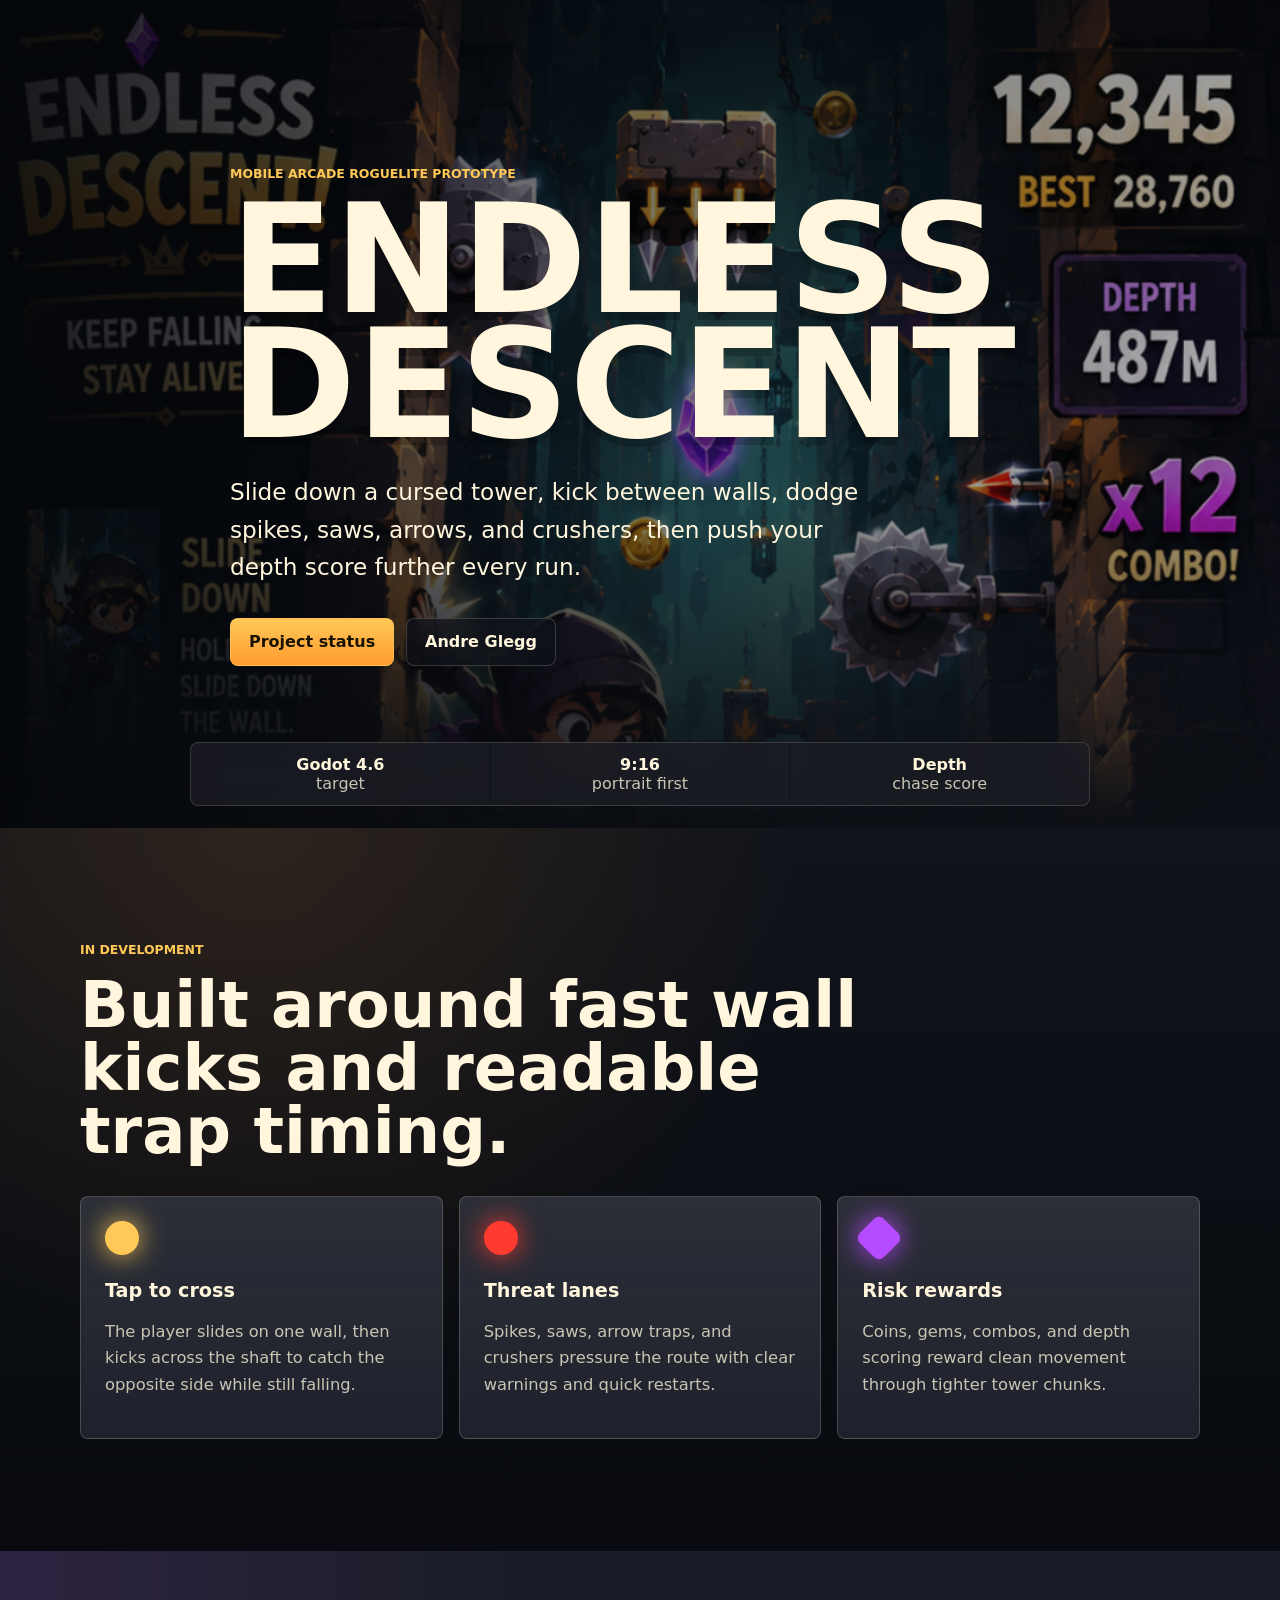
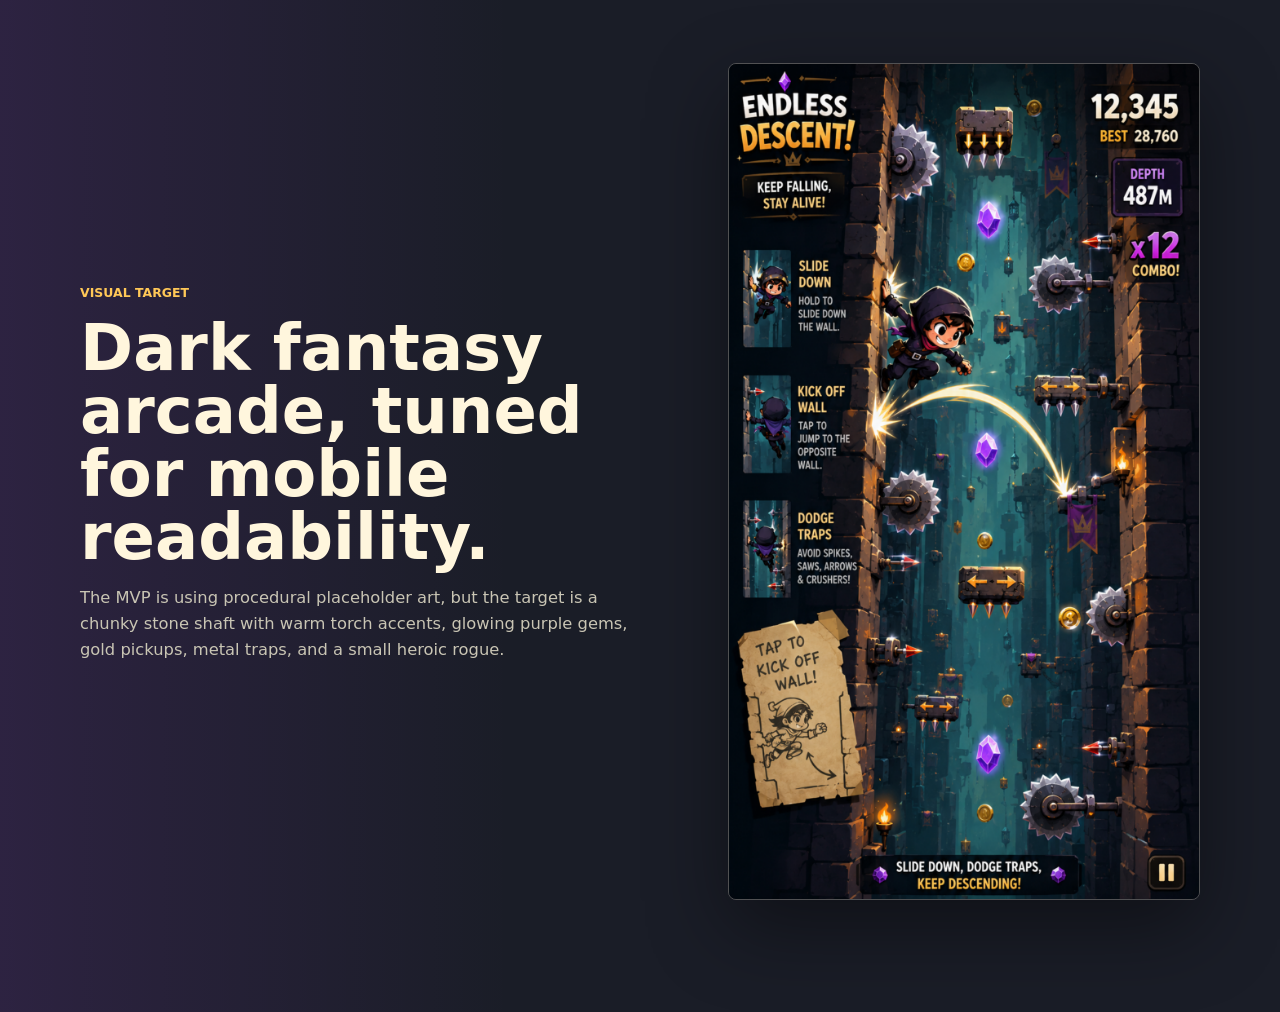
==== index.html @ 59e8f4e1 "Create Endless Descent landing page" ====
<!doctype html>
<html lang="en">
  <head>
    <meta charset="utf-8">
    <meta name="viewport" content="width=device-width, initial-scale=1">
    <title>Endless Descent</title>
    <meta
      name="description"
      content="Endless Descent is a mobile first arcade game about sliding down a cursed tower, kicking between walls, dodging traps, and chasing depth."
    >
    <meta property="og:title" content="Endless Descent">
    <meta
      property="og:description"
      content="Slide down, kick off walls, dodge traps, and keep descending."
    >
    <meta property="og:type" content="website">
    <meta property="og:url" content="https://endlessdescent.andreglegg.no/">
    <meta property="og:image" content="https://endlessdescent.andreglegg.no/assets/concept.png">
    <meta name="theme-color" content="#10131a">
    <link rel="canonical" href="https://endlessdescent.andreglegg.no/">
    <link rel="stylesheet" href="styles.css">
  </head>
  <body>
    <main>
      <section class="hero" aria-labelledby="title">
        <div class="hero__image" aria-hidden="true"></div>
        <div class="hero__shade" aria-hidden="true"></div>
        <div class="hero__content">
          <p class="eyebrow">Mobile arcade roguelite prototype</p>
          <h1 id="title">Endless Descent</h1>
          <p class="hero__copy">
            Slide down a cursed tower, kick between walls, dodge spikes,
            saws, arrows, and crushers, then push your depth score further
            every run.
          </p>
          <div class="hero__actions" aria-label="Primary links">
            <a class="button button--primary" href="#status">Project status</a>
            <a class="button button--ghost" href="https://andreglegg.no/">Andre Glegg</a>
          </div>
        </div>
        <div class="hud-strip" aria-label="Prototype highlights">
          <span><strong>Godot 4.6</strong> target</span>
          <span><strong>9:16</strong> portrait first</span>
          <span><strong>Depth</strong> chase score</span>
        </div>
      </section>

      <section class="section section--dark" id="status">
        <div class="section__inner">
          <div class="section__header">
            <p class="eyebrow">In development</p>
            <h2>Built around fast wall kicks and readable trap timing.</h2>
          </div>
          <div class="feature-grid">
            <article>
              <span class="feature-mark feature-mark--gold"></span>
              <h3>Tap to cross</h3>
              <p>
                The player slides on one wall, then kicks across the shaft to
                catch the opposite side while still falling.
              </p>
            </article>
            <article>
              <span class="feature-mark feature-mark--red"></span>
              <h3>Threat lanes</h3>
              <p>
                Spikes, saws, arrow traps, and crushers pressure the route with
                clear warnings and quick restarts.
              </p>
            </article>
            <article>
              <span class="feature-mark feature-mark--purple"></span>
              <h3>Risk rewards</h3>
              <p>
                Coins, gems, combos, and depth scoring reward clean movement
                through tighter tower chunks.
              </p>
            </article>
          </div>
        </div>
      </section>

      <section class="section section--split" aria-labelledby="visual-target">
        <div class="section__inner split">
          <div>
            <p class="eyebrow">Visual target</p>
            <h2 id="visual-target">Dark fantasy arcade, tuned for mobile readability.</h2>
            <p>
              The MVP is using procedural placeholder art, but the target is a
              chunky stone shaft with warm torch accents, glowing purple gems,
              gold pickups, metal traps, and a small heroic rogue.
            </p>
          </div>
          <figure>
            <img src="assets/concept.png" alt="Endless Descent concept art showing a hero falling through a trap filled tower.">
          </figure>
        </div>
      </section>
    </main>
  </body>
</html>
---- styles.css ----
:root {
  --ink: #fff6dd;
  --muted: #c9c5b4;
  --dark: #10131a;
  --stone: #1a1d27;
  --stone-mid: #2b2d3a;
  --deep: #05232b;
  --teal: #104958;
  --gold: #ffc857;
  --orange: #ff9b2f;
  --purple: #b64cff;
  --red: #ff3b30;
  --line: rgba(255, 246, 221, 0.18);
  color-scheme: dark;
  font-family:
    Inter, ui-sans-serif, system-ui, -apple-system, BlinkMacSystemFont,
    "Segoe UI", sans-serif;
}

* {
  box-sizing: border-box;
}

html {
  scroll-behavior: smooth;
}

body {
  margin: 0;
  min-width: 320px;
  background: var(--dark);
  color: var(--ink);
}

a {
  color: inherit;
}

.hero {
  position: relative;
  min-height: 92svh;
  display: grid;
  align-items: end;
  overflow: hidden;
  background: var(--deep);
}

.hero__image,
.hero__shade {
  position: absolute;
  inset: 0;
}

.hero__image {
  background:
    image-set(
      url("assets/concept.png") 1x
    )
    center top / cover no-repeat;
  transform: scale(1.02);
}

.hero__shade {
  background:
    linear-gradient(90deg, rgba(5, 7, 10, 0.92), rgba(5, 7, 10, 0.52) 42%, rgba(5, 7, 10, 0.26)),
    linear-gradient(0deg, rgba(16, 19, 26, 1), rgba(16, 19, 26, 0.05) 38%, rgba(16, 19, 26, 0.15));
}

.hero__content {
  position: relative;
  z-index: 1;
  width: min(820px, calc(100% - 32px));
  margin: 0 auto;
  padding: clamp(72px, 12svh, 140px) 0 clamp(104px, 18svh, 170px);
}

.eyebrow {
  margin: 0 0 14px;
  color: var(--gold);
  font-size: 0.78rem;
  font-weight: 800;
  letter-spacing: 0;
  text-transform: uppercase;
}

h1,
h2,
h3,
p {
  overflow-wrap: anywhere;
}

h1 {
  max-width: 12ch;
  margin: 0;
  font-size: clamp(4rem, 14vw, 9.5rem);
  line-height: 0.82;
  letter-spacing: 0;
  text-transform: uppercase;
  text-shadow: 0 8px 0 rgba(0, 0, 0, 0.2);
}

h2 {
  margin: 0;
  font-size: clamp(2rem, 5vw, 4.25rem);
  line-height: 0.98;
  letter-spacing: 0;
}

h3 {
  margin: 0 0 10px;
  font-size: 1.2rem;
  letter-spacing: 0;
}

p {
  color: var(--muted);
  font-size: 1.02rem;
  line-height: 1.62;
}

.hero__copy {
  max-width: 650px;
  margin: 26px 0 0;
  color: var(--ink);
  font-size: clamp(1.1rem, 2.5vw, 1.45rem);
}

.hero__actions {
  display: flex;
  flex-wrap: wrap;
  gap: 12px;
  margin-top: 32px;
}

.button {
  min-height: 48px;
  display: inline-flex;
  align-items: center;
  justify-content: center;
  border: 1px solid var(--line);
  border-radius: 8px;
  padding: 0 18px;
  color: var(--ink);
  font-weight: 800;
  text-decoration: none;
  background: rgba(16, 19, 26, 0.68);
  backdrop-filter: blur(14px);
}

.button--primary {
  border-color: rgba(255, 200, 87, 0.75);
  color: #1b1204;
  background: linear-gradient(180deg, var(--gold), var(--orange));
}

.button--ghost:hover,
.button--primary:hover {
  transform: translateY(-1px);
}

.hud-strip {
  position: absolute;
  z-index: 2;
  left: 50%;
  bottom: 22px;
  width: min(900px, calc(100% - 32px));
  display: grid;
  grid-template-columns: repeat(3, 1fr);
  gap: 1px;
  transform: translateX(-50%);
  border: 1px solid var(--line);
  border-radius: 8px;
  overflow: hidden;
  background: rgba(16, 19, 26, 0.78);
  backdrop-filter: blur(14px);
}

.hud-strip span {
  min-height: 58px;
  display: grid;
  place-items: center;
  padding: 12px;
  color: var(--muted);
  text-align: center;
  background: rgba(255, 255, 255, 0.04);
}

.hud-strip strong {
  color: var(--ink);
}

.section {
  background: var(--dark);
}

.section--dark {
  background:
    radial-gradient(circle at 20% 0%, rgba(255, 155, 47, 0.12), transparent 34rem),
    linear-gradient(180deg, var(--dark), #080a0f);
}

.section--split {
  background:
    linear-gradient(90deg, rgba(182, 76, 255, 0.12), transparent 40%),
    var(--stone);
}

.section__inner {
  width: min(1120px, calc(100% - 32px));
  margin: 0 auto;
  padding: clamp(64px, 12vw, 112px) 0;
}

.section__header {
  max-width: 850px;
}

.feature-grid {
  display: grid;
  grid-template-columns: repeat(3, 1fr);
  gap: 16px;
  margin-top: 34px;
}

.feature-grid article {
  min-height: 240px;
  border: 1px solid var(--line);
  border-radius: 8px;
  padding: 24px;
  background:
    linear-gradient(180deg, rgba(255, 255, 255, 0.08), rgba(255, 255, 255, 0.02)),
    var(--stone);
}

.feature-mark {
  width: 34px;
  height: 34px;
  display: block;
  margin-bottom: 24px;
  border-radius: 50%;
  box-shadow: 0 0 28px currentColor;
}

.feature-mark--gold {
  color: var(--gold);
  background: var(--gold);
}

.feature-mark--red {
  color: var(--red);
  background: var(--red);
}

.feature-mark--purple {
  color: var(--purple);
  background: var(--purple);
  transform: rotate(45deg);
  border-radius: 7px;
}

.split {
  display: grid;
  grid-template-columns: minmax(0, 0.88fr) minmax(280px, 0.72fr);
  gap: clamp(28px, 7vw, 72px);
  align-items: center;
}

.split p {
  max-width: 660px;
}

figure {
  margin: 0;
}

img {
  width: 100%;
  display: block;
  border: 1px solid rgba(255, 246, 221, 0.24);
  border-radius: 8px;
  box-shadow: 0 28px 80px rgba(0, 0, 0, 0.42);
}

@media (max-width: 760px) {
  .hero {
    min-height: 94svh;
  }

  .hero__image {
    background-position: 56% top;
  }

  .hero__shade {
    background:
      linear-gradient(0deg, rgba(16, 19, 26, 1), rgba(16, 19, 26, 0.16) 44%, rgba(16, 19, 26, 0.38)),
      linear-gradient(90deg, rgba(5, 7, 10, 0.82), rgba(5, 7, 10, 0.3));
  }

  .hero__content {
    padding-bottom: 140px;
  }

  .hud-strip,
  .feature-grid,
  .split {
    grid-template-columns: 1fr;
  }

  .hud-strip {
    bottom: 14px;
  }

  .hud-strip span {
    min-height: 42px;
  }
}
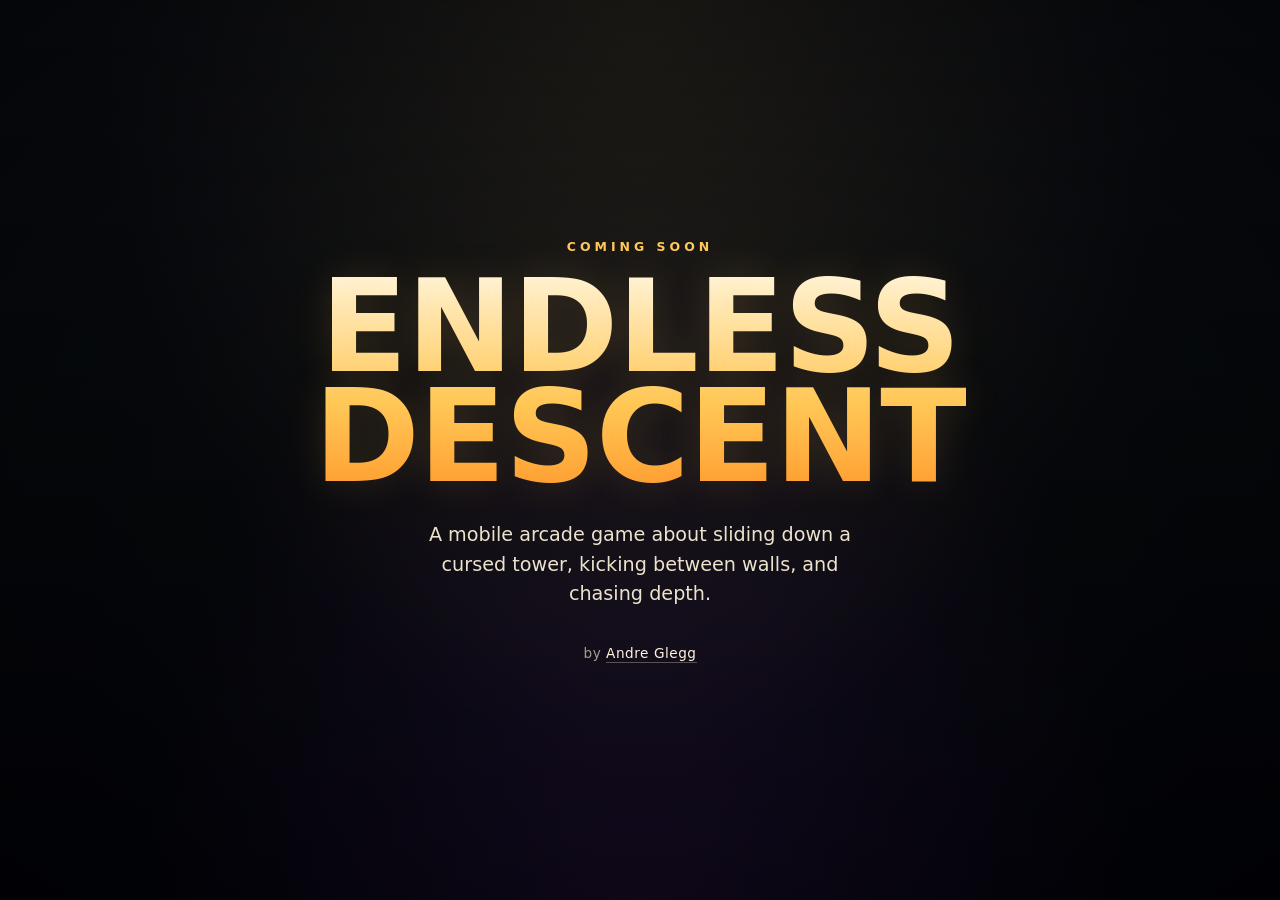
==== commit 4983a7c7: "Simplify landing to single screen with falling sparks Replace multi-section layout with a no-scroll " ====
--- a/index.html
+++ b/index.html
@@ -2,100 +2,41 @@
 <html lang="en">
   <head>
     <meta charset="utf-8">
-    <meta name="viewport" content="width=device-width, initial-scale=1">
+    <meta name="viewport" content="width=device-width, initial-scale=1, viewport-fit=cover">
     <title>Endless Descent</title>
     <meta
       name="description"
-      content="Endless Descent is a mobile first arcade game about sliding down a cursed tower, kicking between walls, dodging traps, and chasing depth."
+      content="A mobile arcade game about sliding down a cursed tower, kicking between walls, and chasing depth. Coming soon."
     >
     <meta property="og:title" content="Endless Descent">
     <meta
       property="og:description"
-      content="Slide down, kick off walls, dodge traps, and keep descending."
+      content="Slide down a cursed tower, kick between walls, chase depth. Coming soon."
     >
     <meta property="og:type" content="website">
     <meta property="og:url" content="https://endlessdescent.andreglegg.no/">
     <meta property="og:image" content="https://endlessdescent.andreglegg.no/assets/concept.png">
-    <meta name="theme-color" content="#10131a">
+    <meta name="theme-color" content="#05070a">
     <link rel="canonical" href="https://endlessdescent.andreglegg.no/">
     <link rel="stylesheet" href="styles.css">
   </head>
   <body>
-    <main>
-      <section class="hero" aria-labelledby="title">
-        <div class="hero__image" aria-hidden="true"></div>
-        <div class="hero__shade" aria-hidden="true"></div>
-        <div class="hero__content">
-          <p class="eyebrow">Mobile arcade roguelite prototype</p>
-          <h1 id="title">Endless Descent</h1>
-          <p class="hero__copy">
-            Slide down a cursed tower, kick between walls, dodge spikes,
-            saws, arrows, and crushers, then push your depth score further
-            every run.
-          </p>
-          <div class="hero__actions" aria-label="Primary links">
-            <a class="button button--primary" href="#status">Project status</a>
-            <a class="button button--ghost" href="https://andreglegg.no/">Andre Glegg</a>
-          </div>
-        </div>
-        <div class="hud-strip" aria-label="Prototype highlights">
-          <span><strong>Godot 4.6</strong> target</span>
-          <span><strong>9:16</strong> portrait first</span>
-          <span><strong>Depth</strong> chase score</span>
-        </div>
-      </section>
-
-      <section class="section section--dark" id="status">
-        <div class="section__inner">
-          <div class="section__header">
-            <p class="eyebrow">In development</p>
-            <h2>Built around fast wall kicks and readable trap timing.</h2>
-          </div>
-          <div class="feature-grid">
-            <article>
-              <span class="feature-mark feature-mark--gold"></span>
-              <h3>Tap to cross</h3>
-              <p>
-                The player slides on one wall, then kicks across the shaft to
-                catch the opposite side while still falling.
-              </p>
-            </article>
-            <article>
-              <span class="feature-mark feature-mark--red"></span>
-              <h3>Threat lanes</h3>
-              <p>
-                Spikes, saws, arrow traps, and crushers pressure the route with
-                clear warnings and quick restarts.
-              </p>
-            </article>
-            <article>
-              <span class="feature-mark feature-mark--purple"></span>
-              <h3>Risk rewards</h3>
-              <p>
-                Coins, gems, combos, and depth scoring reward clean movement
-                through tighter tower chunks.
-              </p>
-            </article>
-          </div>
-        </div>
-      </section>
-
-      <section class="section section--split" aria-labelledby="visual-target">
-        <div class="section__inner split">
-          <div>
-            <p class="eyebrow">Visual target</p>
-            <h2 id="visual-target">Dark fantasy arcade, tuned for mobile readability.</h2>
-            <p>
-              The MVP is using procedural placeholder art, but the target is a
-              chunky stone shaft with warm torch accents, glowing purple gems,
-              gold pickups, metal traps, and a small heroic rogue.
-            </p>
-          </div>
-          <figure>
-            <img src="assets/concept.png" alt="Endless Descent concept art showing a hero falling through a trap filled tower.">
-          </figure>
-        </div>
-      </section>
+    <div class="sparks" aria-hidden="true">
+      <span></span><span></span><span></span><span></span><span></span>
+      <span></span><span></span><span></span><span></span><span></span>
+      <span></span><span></span><span></span><span></span><span></span>
+      <span></span><span></span><span></span><span></span><span></span>
+    </div>
+    <main class="stage">
+      <p class="eyebrow">Coming soon</p>
+      <h1>Endless<br>Descent</h1>
+      <p class="tagline">
+        A mobile arcade game about sliding down a cursed tower,
+        kicking between walls, and chasing depth.
+      </p>
+      <p class="byline">
+        by <a href="https://andreglegg.no/">Andre Glegg</a>
+      </p>
     </main>
   </body>
 </html>
--- a/styles.css
+++ b/styles.css
@@ -1,317 +1,161 @@
 :root {
   --ink: #fff6dd;
-  --muted: #c9c5b4;
-  --dark: #10131a;
-  --stone: #1a1d27;
-  --stone-mid: #2b2d3a;
-  --deep: #05232b;
-  --teal: #104958;
+  --muted: #a39e8b;
   --gold: #ffc857;
-  --orange: #ff9b2f;
-  --purple: #b64cff;
-  --red: #ff3b30;
-  --line: rgba(255, 246, 221, 0.18);
+  --bg: #05070a;
   color-scheme: dark;
   font-family:
     Inter, ui-sans-serif, system-ui, -apple-system, BlinkMacSystemFont,
     "Segoe UI", sans-serif;
 }
 
-* {
-  box-sizing: border-box;
-}
+* { box-sizing: border-box; }
 
-html {
-  scroll-behavior: smooth;
+html, body {
+  margin: 0;
+  height: 100%;
+  overflow: hidden;
+  background: var(--bg);
+  color: var(--ink);
 }
 
 body {
-  margin: 0;
-  min-width: 320px;
-  background: var(--dark);
-  color: var(--ink);
+  position: relative;
+  background:
+    radial-gradient(ellipse at 50% 0%, rgba(255, 200, 87, 0.10), transparent 60%),
+    radial-gradient(ellipse at 50% 100%, rgba(182, 76, 255, 0.10), transparent 55%),
+    linear-gradient(180deg, #0a0d14 0%, #05070a 60%, #02030a 100%);
 }
 
-a {
-  color: inherit;
+body::before {
+  content: "";
+  position: absolute;
+  inset: 0;
+  background:
+    radial-gradient(ellipse at 50% 50%, transparent 30%, rgba(0,0,0,0.55) 100%);
+  pointer-events: none;
 }
 
-.hero {
+.stage {
   position: relative;
-  min-height: 92svh;
-  display: grid;
-  align-items: end;
-  overflow: hidden;
-  background: var(--deep);
-}
-
-.hero__image,
-.hero__shade {
-  position: absolute;
-  inset: 0;
-}
-
-.hero__image {
-  background:
-    image-set(
-      url("assets/concept.png") 1x
-    )
-    center top / cover no-repeat;
-  transform: scale(1.02);
-}
-
-.hero__shade {
-  background:
-    linear-gradient(90deg, rgba(5, 7, 10, 0.92), rgba(5, 7, 10, 0.52) 42%, rgba(5, 7, 10, 0.26)),
-    linear-gradient(0deg, rgba(16, 19, 26, 1), rgba(16, 19, 26, 0.05) 38%, rgba(16, 19, 26, 0.15));
-}
-
-.hero__content {
-  position: relative;
-  z-index: 1;
-  width: min(820px, calc(100% - 32px));
+  z-index: 2;
+  height: 100svh;
+  width: min(720px, calc(100% - 40px));
   margin: 0 auto;
-  padding: clamp(72px, 12svh, 140px) 0 clamp(104px, 18svh, 170px);
+  display: flex;
+  flex-direction: column;
+  align-items: center;
+  justify-content: center;
+  text-align: center;
+  padding: env(safe-area-inset-top) 0 env(safe-area-inset-bottom);
 }
 
 .eyebrow {
-  margin: 0 0 14px;
+  margin: 0 0 18px;
   color: var(--gold);
   font-size: 0.78rem;
   font-weight: 800;
-  letter-spacing: 0;
+  letter-spacing: 0.32em;
   text-transform: uppercase;
 }
 
-h1,
-h2,
-h3,
-p {
-  overflow-wrap: anywhere;
+h1 {
+  margin: 0;
+  font-size: clamp(3.4rem, 14vw, 8rem);
+  line-height: 0.86;
+  letter-spacing: -0.01em;
+  text-transform: uppercase;
+  font-weight: 900;
+  background: linear-gradient(180deg, #fff6dd 0%, #ffc857 60%, #ff9b2f 100%);
+  -webkit-background-clip: text;
+  background-clip: text;
+  color: transparent;
+  text-shadow: 0 0 40px rgba(255, 200, 87, 0.15);
+  animation: drift 9s ease-in-out infinite alternate;
 }
 
-h1 {
-  max-width: 12ch;
-  margin: 0;
-  font-size: clamp(4rem, 14vw, 9.5rem);
-  line-height: 0.82;
-  letter-spacing: 0;
-  text-transform: uppercase;
-  text-shadow: 0 8px 0 rgba(0, 0, 0, 0.2);
+@keyframes drift {
+  from { transform: translateY(-4px); }
+  to   { transform: translateY(4px); }
 }
 
-h2 {
-  margin: 0;
-  font-size: clamp(2rem, 5vw, 4.25rem);
-  line-height: 0.98;
-  letter-spacing: 0;
+.tagline {
+  max-width: 36ch;
+  margin: 28px 0 0;
+  color: var(--ink);
+  font-size: clamp(1rem, 2.4vw, 1.2rem);
+  line-height: 1.55;
+  opacity: 0.92;
 }
 
-h3 {
-  margin: 0 0 10px;
-  font-size: 1.2rem;
-  letter-spacing: 0;
+.byline {
+  margin: 36px 0 0;
+  color: var(--muted);
+  font-size: 0.85rem;
+  letter-spacing: 0.04em;
 }
 
-p {
-  color: var(--muted);
-  font-size: 1.02rem;
-  line-height: 1.62;
+.byline a {
+  color: var(--ink);
+  text-decoration: none;
+  border-bottom: 1px solid rgba(255, 246, 221, 0.3);
+  padding-bottom: 1px;
 }
 
-.hero__copy {
-  max-width: 650px;
-  margin: 26px 0 0;
-  color: var(--ink);
-  font-size: clamp(1.1rem, 2.5vw, 1.45rem);
+.byline a:hover {
+  color: var(--gold);
+  border-bottom-color: var(--gold);
 }
 
-.hero__actions {
-  display: flex;
-  flex-wrap: wrap;
-  gap: 12px;
-  margin-top: 32px;
+.sparks {
+  position: absolute;
+  inset: 0;
+  z-index: 1;
+  overflow: hidden;
+  pointer-events: none;
 }
 
-.button {
-  min-height: 48px;
-  display: inline-flex;
-  align-items: center;
-  justify-content: center;
-  border: 1px solid var(--line);
-  border-radius: 8px;
-  padding: 0 18px;
-  color: var(--ink);
-  font-weight: 800;
-  text-decoration: none;
-  background: rgba(16, 19, 26, 0.68);
-  backdrop-filter: blur(14px);
+.sparks span {
+  position: absolute;
+  top: -8px;
+  width: 2px;
+  height: 2px;
+  border-radius: 50%;
+  background: rgba(255, 246, 221, 0.85);
+  box-shadow: 0 0 8px rgba(255, 200, 87, 0.6);
+  animation: fall linear infinite;
+  will-change: transform, opacity;
 }
 
-.button--primary {
-  border-color: rgba(255, 200, 87, 0.75);
-  color: #1b1204;
-  background: linear-gradient(180deg, var(--gold), var(--orange));
+@keyframes fall {
+  0%   { transform: translate3d(0, -10vh, 0); opacity: 0; }
+  10%  { opacity: 1; }
+  90%  { opacity: 1; }
+  100% { transform: translate3d(0, 110vh, 0); opacity: 0; }
 }
 
-.button--ghost:hover,
-.button--primary:hover {
-  transform: translateY(-1px);
+.sparks span:nth-child(1)  { left:  4%; animation-duration:  7s; animation-delay: -1s; }
+.sparks span:nth-child(2)  { left: 11%; animation-duration:  9s; animation-delay: -4s; width: 1px; height: 1px; }
+.sparks span:nth-child(3)  { left: 17%; animation-duration:  6s; animation-delay: -2s; }
+.sparks span:nth-child(4)  { left: 23%; animation-duration: 11s; animation-delay: -6s; width: 3px; height: 3px; }
+.sparks span:nth-child(5)  { left: 29%; animation-duration:  8s; animation-delay:  0s; width: 1px; height: 1px; }
+.sparks span:nth-child(6)  { left: 35%; animation-duration: 10s; animation-delay: -3s; }
+.sparks span:nth-child(7)  { left: 41%; animation-duration:  7s; animation-delay: -5s; width: 1px; height: 1px; }
+.sparks span:nth-child(8)  { left: 47%; animation-duration: 12s; animation-delay: -2s; width: 2px; height: 2px; }
+.sparks span:nth-child(9)  { left: 53%; animation-duration:  9s; animation-delay: -7s; }
+.sparks span:nth-child(10) { left: 59%; animation-duration:  6s; animation-delay: -1s; width: 1px; height: 1px; }
+.sparks span:nth-child(11) { left: 65%; animation-duration: 11s; animation-delay: -4s; width: 3px; height: 3px; }
+.sparks span:nth-child(12) { left: 71%; animation-duration:  8s; animation-delay: -6s; }
+.sparks span:nth-child(13) { left: 77%; animation-duration:  9s; animation-delay: -2s; width: 1px; height: 1px; }
+.sparks span:nth-child(14) { left: 83%; animation-duration:  7s; animation-delay: -3s; }
+.sparks span:nth-child(15) { left: 89%; animation-duration: 10s; animation-delay: -5s; width: 2px; height: 2px; }
+.sparks span:nth-child(16) { left:  8%; animation-duration: 13s; animation-delay: -8s; width: 1px; height: 1px; }
+.sparks span:nth-child(17) { left: 26%; animation-duration: 14s; animation-delay: -3s; width: 1px; height: 1px; }
+.sparks span:nth-child(18) { left: 44%; animation-duration: 13s; animation-delay: -9s; width: 1px; height: 1px; }
+.sparks span:nth-child(19) { left: 68%; animation-duration: 14s; animation-delay: -6s; width: 1px; height: 1px; }
+.sparks span:nth-child(20) { left: 92%; animation-duration: 12s; animation-delay: -4s; width: 1px; height: 1px; }
+
+@media (prefers-reduced-motion: reduce) {
+  h1 { animation: none; }
+  .sparks span { animation: none; opacity: 0.4; }
 }
-
-.hud-strip {
-  position: absolute;
-  z-index: 2;
-  left: 50%;
-  bottom: 22px;
-  width: min(900px, calc(100% - 32px));
-  display: grid;
-  grid-template-columns: repeat(3, 1fr);
-  gap: 1px;
-  transform: translateX(-50%);
-  border: 1px solid var(--line);
-  border-radius: 8px;
-  overflow: hidden;
-  background: rgba(16, 19, 26, 0.78);
-  backdrop-filter: blur(14px);
-}
-
-.hud-strip span {
-  min-height: 58px;
-  display: grid;
-  place-items: center;
-  padding: 12px;
-  color: var(--muted);
-  text-align: center;
-  background: rgba(255, 255, 255, 0.04);
-}
-
-.hud-strip strong {
-  color: var(--ink);
-}
-
-.section {
-  background: var(--dark);
-}
-
-.section--dark {
-  background:
-    radial-gradient(circle at 20% 0%, rgba(255, 155, 47, 0.12), transparent 34rem),
-    linear-gradient(180deg, var(--dark), #080a0f);
-}
-
-.section--split {
-  background:
-    linear-gradient(90deg, rgba(182, 76, 255, 0.12), transparent 40%),
-    var(--stone);
-}
-
-.section__inner {
-  width: min(1120px, calc(100% - 32px));
-  margin: 0 auto;
-  padding: clamp(64px, 12vw, 112px) 0;
-}
-
-.section__header {
-  max-width: 850px;
-}
-
-.feature-grid {
-  display: grid;
-  grid-template-columns: repeat(3, 1fr);
-  gap: 16px;
-  margin-top: 34px;
-}
-
-.feature-grid article {
-  min-height: 240px;
-  border: 1px solid var(--line);
-  border-radius: 8px;
-  padding: 24px;
-  background:
-    linear-gradient(180deg, rgba(255, 255, 255, 0.08), rgba(255, 255, 255, 0.02)),
-    var(--stone);
-}
-
-.feature-mark {
-  width: 34px;
-  height: 34px;
-  display: block;
-  margin-bottom: 24px;
-  border-radius: 50%;
-  box-shadow: 0 0 28px currentColor;
-}
-
-.feature-mark--gold {
-  color: var(--gold);
-  background: var(--gold);
-}
-
-.feature-mark--red {
-  color: var(--red);
-  background: var(--red);
-}
-
-.feature-mark--purple {
-  color: var(--purple);
-  background: var(--purple);
-  transform: rotate(45deg);
-  border-radius: 7px;
-}
-
-.split {
-  display: grid;
-  grid-template-columns: minmax(0, 0.88fr) minmax(280px, 0.72fr);
-  gap: clamp(28px, 7vw, 72px);
-  align-items: center;
-}
-
-.split p {
-  max-width: 660px;
-}
-
-figure {
-  margin: 0;
-}
-
-img {
-  width: 100%;
-  display: block;
-  border: 1px solid rgba(255, 246, 221, 0.24);
-  border-radius: 8px;
-  box-shadow: 0 28px 80px rgba(0, 0, 0, 0.42);
-}
-
-@media (max-width: 760px) {
-  .hero {
-    min-height: 94svh;
-  }
-
-  .hero__image {
-    background-position: 56% top;
-  }
-
-  .hero__shade {
-    background:
-      linear-gradient(0deg, rgba(16, 19, 26, 1), rgba(16, 19, 26, 0.16) 44%, rgba(16, 19, 26, 0.38)),
-      linear-gradient(90deg, rgba(5, 7, 10, 0.82), rgba(5, 7, 10, 0.3));
-  }
-
-  .hero__content {
-    padding-bottom: 140px;
-  }
-
-  .hud-strip,
-  .feature-grid,
-  .split {
-    grid-template-columns: 1fr;
-  }
-
-  .hud-strip {
-    bottom: 14px;
-  }
-
-  .hud-strip span {
-    min-height: 42px;
-  }
-}
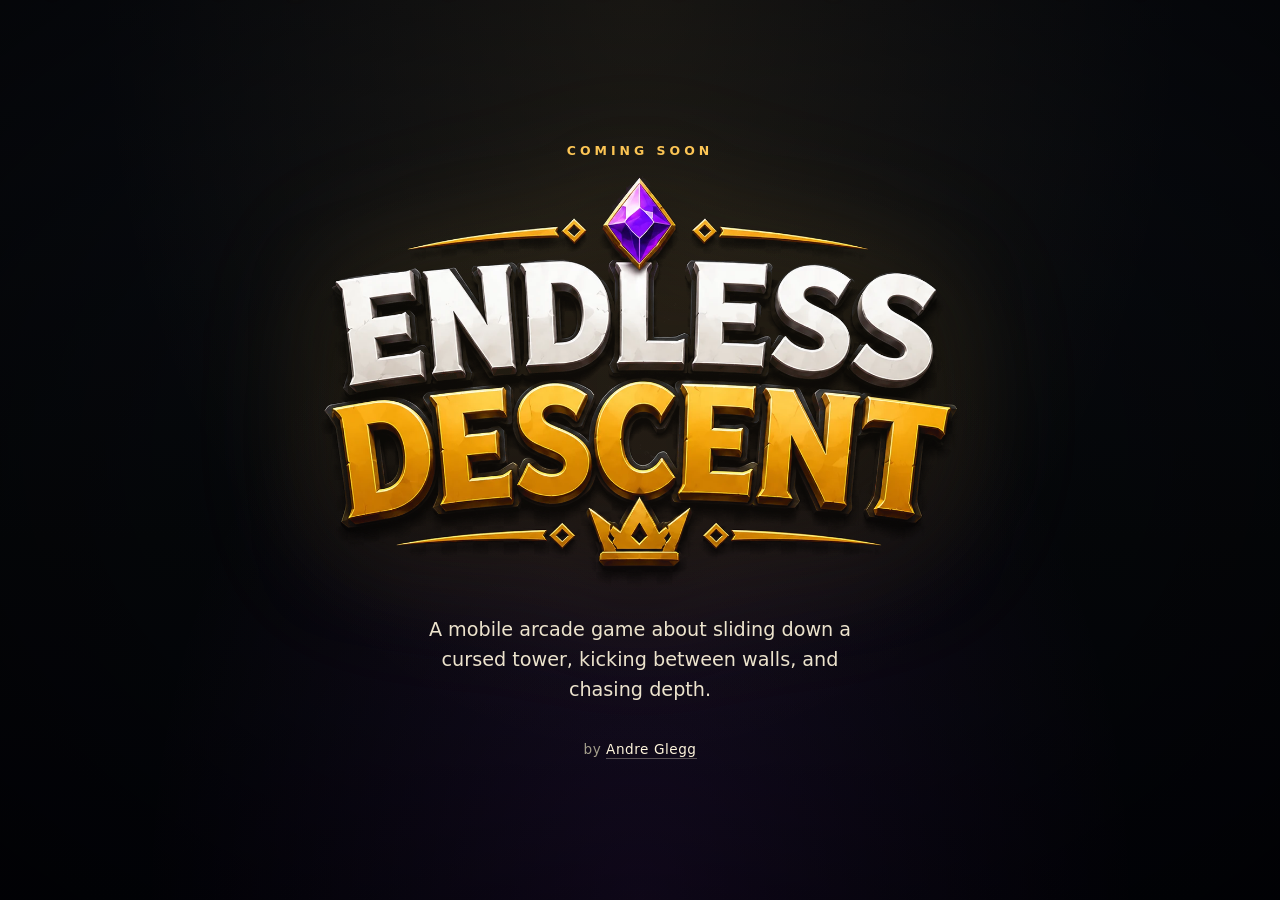
==== commit b0148637: "Add Endless Descent logo to landing page Replace the gradient text title with the official keyed log" ====
--- a/index.html
+++ b/index.html
@@ -29,7 +29,9 @@
     </div>
     <main class="stage">
       <p class="eyebrow">Coming soon</p>
-      <h1>Endless<br>Descent</h1>
+      <h1 class="logo">
+        <img src="assets/logo.webp" alt="Endless Descent" width="1185" height="761">
+      </h1>
       <p class="tagline">
         A mobile arcade game about sliding down a cursed tower,
         kicking between walls, and chasing depth.
--- a/styles.css
+++ b/styles.css
@@ -59,24 +59,24 @@
   text-transform: uppercase;
 }
 
-h1 {
+.logo {
   margin: 0;
-  font-size: clamp(3.4rem, 14vw, 8rem);
-  line-height: 0.86;
-  letter-spacing: -0.01em;
-  text-transform: uppercase;
-  font-weight: 900;
-  background: linear-gradient(180deg, #fff6dd 0%, #ffc857 60%, #ff9b2f 100%);
-  -webkit-background-clip: text;
-  background-clip: text;
-  color: transparent;
-  text-shadow: 0 0 40px rgba(255, 200, 87, 0.15);
+  font-size: 0;
+  line-height: 0;
   animation: drift 9s ease-in-out infinite alternate;
 }
 
+.logo img {
+  width: min(86vw, 640px);
+  height: auto;
+  display: block;
+  filter: drop-shadow(0 18px 40px rgba(0, 0, 0, 0.55))
+          drop-shadow(0 0 60px rgba(255, 200, 87, 0.18));
+}
+
 @keyframes drift {
-  from { transform: translateY(-4px); }
-  to   { transform: translateY(4px); }
+  from { transform: translateY(-3px); }
+  to   { transform: translateY(3px); }
 }
 
 .tagline {
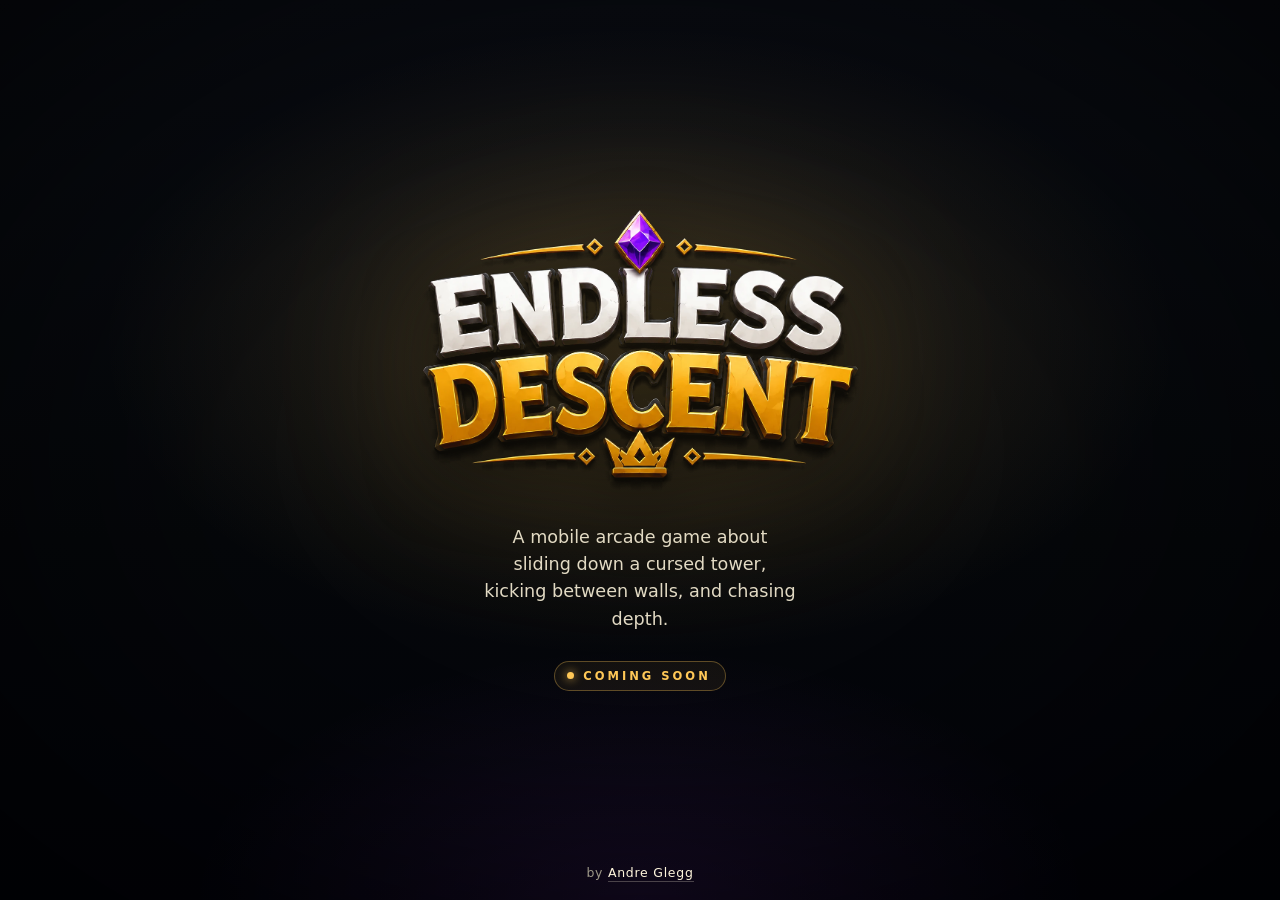
==== commit ae0eaefc: "Shrink logo and refine landing composition Drop the gold 'Coming soon' eyebrow that competed with th" ====
--- a/index.html
+++ b/index.html
@@ -28,7 +28,6 @@
       <span></span><span></span><span></span><span></span><span></span>
     </div>
     <main class="stage">
-      <p class="eyebrow">Coming soon</p>
       <h1 class="logo">
         <img src="assets/logo.webp" alt="Endless Descent" width="1185" height="761">
       </h1>
@@ -36,6 +35,7 @@
         A mobile arcade game about sliding down a cursed tower,
         kicking between walls, and chasing depth.
       </p>
+      <p class="badge"><span class="dot" aria-hidden="true"></span>Coming soon</p>
       <p class="byline">
         by <a href="https://andreglegg.no/">Andre Glegg</a>
       </p>
--- a/styles.css
+++ b/styles.css
@@ -1,6 +1,6 @@
 :root {
   --ink: #fff6dd;
-  --muted: #a39e8b;
+  --muted: #9d9787;
   --gold: #ffc857;
   --bg: #05070a;
   color-scheme: dark;
@@ -22,8 +22,8 @@
 body {
   position: relative;
   background:
-    radial-gradient(ellipse at 50% 0%, rgba(255, 200, 87, 0.10), transparent 60%),
-    radial-gradient(ellipse at 50% 100%, rgba(182, 76, 255, 0.10), transparent 55%),
+    radial-gradient(ellipse 60% 50% at 50% 38%, rgba(255, 200, 87, 0.16), transparent 70%),
+    radial-gradient(ellipse 50% 40% at 50% 100%, rgba(182, 76, 255, 0.10), transparent 70%),
     linear-gradient(180deg, #0a0d14 0%, #05070a 60%, #02030a 100%);
 }
 
@@ -32,15 +32,16 @@
   position: absolute;
   inset: 0;
   background:
-    radial-gradient(ellipse at 50% 50%, transparent 30%, rgba(0,0,0,0.55) 100%);
+    radial-gradient(ellipse at 50% 50%, transparent 40%, rgba(0,0,0,0.6) 100%);
   pointer-events: none;
+  z-index: 1;
 }
 
 .stage {
   position: relative;
   z-index: 2;
   height: 100svh;
-  width: min(720px, calc(100% - 40px));
+  width: min(640px, calc(100% - 32px));
   margin: 0 auto;
   display: flex;
   flex-direction: column;
@@ -50,28 +51,20 @@
   padding: env(safe-area-inset-top) 0 env(safe-area-inset-bottom);
 }
 
-.eyebrow {
-  margin: 0 0 18px;
-  color: var(--gold);
-  font-size: 0.78rem;
-  font-weight: 800;
-  letter-spacing: 0.32em;
-  text-transform: uppercase;
-}
-
 .logo {
   margin: 0;
   font-size: 0;
   line-height: 0;
-  animation: drift 9s ease-in-out infinite alternate;
+  animation: drift 8s ease-in-out infinite alternate;
 }
 
 .logo img {
-  width: min(86vw, 640px);
+  width: clamp(260px, 62vw, 440px);
   height: auto;
   display: block;
-  filter: drop-shadow(0 18px 40px rgba(0, 0, 0, 0.55))
-          drop-shadow(0 0 60px rgba(255, 200, 87, 0.18));
+  filter:
+    drop-shadow(0 20px 32px rgba(0, 0, 0, 0.55))
+    drop-shadow(0 0 70px rgba(255, 200, 87, 0.18));
 }
 
 @keyframes drift {
@@ -80,26 +73,61 @@
 }
 
 .tagline {
-  max-width: 36ch;
+  max-width: 28ch;
+  margin: 32px 0 0;
+  color: var(--ink);
+  font-size: clamp(0.98rem, 2vw, 1.1rem);
+  line-height: 1.55;
+  opacity: 0.88;
+}
+
+.badge {
   margin: 28px 0 0;
-  color: var(--ink);
-  font-size: clamp(1rem, 2.4vw, 1.2rem);
-  line-height: 1.55;
-  opacity: 0.92;
+  display: inline-flex;
+  align-items: center;
+  gap: 9px;
+  padding: 7px 14px 7px 12px;
+  border-radius: 999px;
+  border: 1px solid rgba(255, 200, 87, 0.32);
+  background: rgba(255, 200, 87, 0.06);
+  color: var(--gold);
+  font-size: 0.72rem;
+  font-weight: 700;
+  letter-spacing: 0.26em;
+  text-transform: uppercase;
+}
+
+.dot {
+  width: 7px;
+  height: 7px;
+  border-radius: 50%;
+  background: var(--gold);
+  box-shadow: 0 0 10px rgba(255, 200, 87, 0.9);
+  animation: pulse 2.2s ease-in-out infinite;
+}
+
+@keyframes pulse {
+  0%, 100% { opacity: 1;   transform: scale(1); }
+  50%      { opacity: 0.4; transform: scale(0.85); }
 }
 
 .byline {
-  margin: 36px 0 0;
+  position: absolute;
+  left: 0;
+  right: 0;
+  bottom: calc(20px + env(safe-area-inset-bottom));
+  margin: 0;
   color: var(--muted);
-  font-size: 0.85rem;
-  letter-spacing: 0.04em;
+  font-size: 0.78rem;
+  letter-spacing: 0.06em;
 }
 
 .byline a {
   color: var(--ink);
   text-decoration: none;
-  border-bottom: 1px solid rgba(255, 246, 221, 0.3);
+  border-bottom: 1px solid rgba(255, 246, 221, 0.25);
   padding-bottom: 1px;
+  transition: color 0.2s, border-color 0.2s;
 }
 
 .byline a:hover {
@@ -110,7 +138,7 @@
 .sparks {
   position: absolute;
   inset: 0;
-  z-index: 1;
+  z-index: 0;
   overflow: hidden;
   pointer-events: none;
 }
@@ -121,8 +149,8 @@
   width: 2px;
   height: 2px;
   border-radius: 50%;
-  background: rgba(255, 246, 221, 0.85);
-  box-shadow: 0 0 8px rgba(255, 200, 87, 0.6);
+  background: rgba(255, 246, 221, 0.8);
+  box-shadow: 0 0 6px rgba(255, 200, 87, 0.5);
   animation: fall linear infinite;
   will-change: transform, opacity;
 }
@@ -134,28 +162,28 @@
   100% { transform: translate3d(0, 110vh, 0); opacity: 0; }
 }
 
-.sparks span:nth-child(1)  { left:  4%; animation-duration:  7s; animation-delay: -1s; }
-.sparks span:nth-child(2)  { left: 11%; animation-duration:  9s; animation-delay: -4s; width: 1px; height: 1px; }
-.sparks span:nth-child(3)  { left: 17%; animation-duration:  6s; animation-delay: -2s; }
-.sparks span:nth-child(4)  { left: 23%; animation-duration: 11s; animation-delay: -6s; width: 3px; height: 3px; }
-.sparks span:nth-child(5)  { left: 29%; animation-duration:  8s; animation-delay:  0s; width: 1px; height: 1px; }
-.sparks span:nth-child(6)  { left: 35%; animation-duration: 10s; animation-delay: -3s; }
-.sparks span:nth-child(7)  { left: 41%; animation-duration:  7s; animation-delay: -5s; width: 1px; height: 1px; }
-.sparks span:nth-child(8)  { left: 47%; animation-duration: 12s; animation-delay: -2s; width: 2px; height: 2px; }
-.sparks span:nth-child(9)  { left: 53%; animation-duration:  9s; animation-delay: -7s; }
-.sparks span:nth-child(10) { left: 59%; animation-duration:  6s; animation-delay: -1s; width: 1px; height: 1px; }
-.sparks span:nth-child(11) { left: 65%; animation-duration: 11s; animation-delay: -4s; width: 3px; height: 3px; }
-.sparks span:nth-child(12) { left: 71%; animation-duration:  8s; animation-delay: -6s; }
-.sparks span:nth-child(13) { left: 77%; animation-duration:  9s; animation-delay: -2s; width: 1px; height: 1px; }
-.sparks span:nth-child(14) { left: 83%; animation-duration:  7s; animation-delay: -3s; }
-.sparks span:nth-child(15) { left: 89%; animation-duration: 10s; animation-delay: -5s; width: 2px; height: 2px; }
-.sparks span:nth-child(16) { left:  8%; animation-duration: 13s; animation-delay: -8s; width: 1px; height: 1px; }
-.sparks span:nth-child(17) { left: 26%; animation-duration: 14s; animation-delay: -3s; width: 1px; height: 1px; }
-.sparks span:nth-child(18) { left: 44%; animation-duration: 13s; animation-delay: -9s; width: 1px; height: 1px; }
-.sparks span:nth-child(19) { left: 68%; animation-duration: 14s; animation-delay: -6s; width: 1px; height: 1px; }
-.sparks span:nth-child(20) { left: 92%; animation-duration: 12s; animation-delay: -4s; width: 1px; height: 1px; }
+.sparks span:nth-child(1)  { left:  4%; animation-duration:  9s; animation-delay: -1s; }
+.sparks span:nth-child(2)  { left: 11%; animation-duration: 11s; animation-delay: -4s; width: 1px; height: 1px; }
+.sparks span:nth-child(3)  { left: 17%; animation-duration:  8s; animation-delay: -2s; }
+.sparks span:nth-child(4)  { left: 23%; animation-duration: 13s; animation-delay: -6s; width: 3px; height: 3px; }
+.sparks span:nth-child(5)  { left: 29%; animation-duration: 10s; animation-delay:  0s; width: 1px; height: 1px; }
+.sparks span:nth-child(6)  { left: 35%; animation-duration: 12s; animation-delay: -3s; }
+.sparks span:nth-child(7)  { left: 41%; animation-duration:  9s; animation-delay: -5s; width: 1px; height: 1px; }
+.sparks span:nth-child(8)  { left: 47%; animation-duration: 14s; animation-delay: -2s; width: 2px; height: 2px; }
+.sparks span:nth-child(9)  { left: 53%; animation-duration: 11s; animation-delay: -7s; }
+.sparks span:nth-child(10) { left: 59%; animation-duration:  8s; animation-delay: -1s; width: 1px; height: 1px; }
+.sparks span:nth-child(11) { left: 65%; animation-duration: 13s; animation-delay: -4s; width: 3px; height: 3px; }
+.sparks span:nth-child(12) { left: 71%; animation-duration: 10s; animation-delay: -6s; }
+.sparks span:nth-child(13) { left: 77%; animation-duration: 11s; animation-delay: -2s; width: 1px; height: 1px; }
+.sparks span:nth-child(14) { left: 83%; animation-duration:  9s; animation-delay: -3s; }
+.sparks span:nth-child(15) { left: 89%; animation-duration: 12s; animation-delay: -5s; width: 2px; height: 2px; }
+.sparks span:nth-child(16) { left:  8%; animation-duration: 15s; animation-delay: -8s; width: 1px; height: 1px; }
+.sparks span:nth-child(17) { left: 26%; animation-duration: 16s; animation-delay: -3s; width: 1px; height: 1px; }
+.sparks span:nth-child(18) { left: 44%; animation-duration: 15s; animation-delay: -9s; width: 1px; height: 1px; }
+.sparks span:nth-child(19) { left: 68%; animation-duration: 16s; animation-delay: -6s; width: 1px; height: 1px; }
+.sparks span:nth-child(20) { left: 92%; animation-duration: 14s; animation-delay: -4s; width: 1px; height: 1px; }
 
 @media (prefers-reduced-motion: reduce) {
-  h1 { animation: none; }
+  .logo, .dot { animation: none; }
   .sparks span { animation: none; opacity: 0.4; }
 }
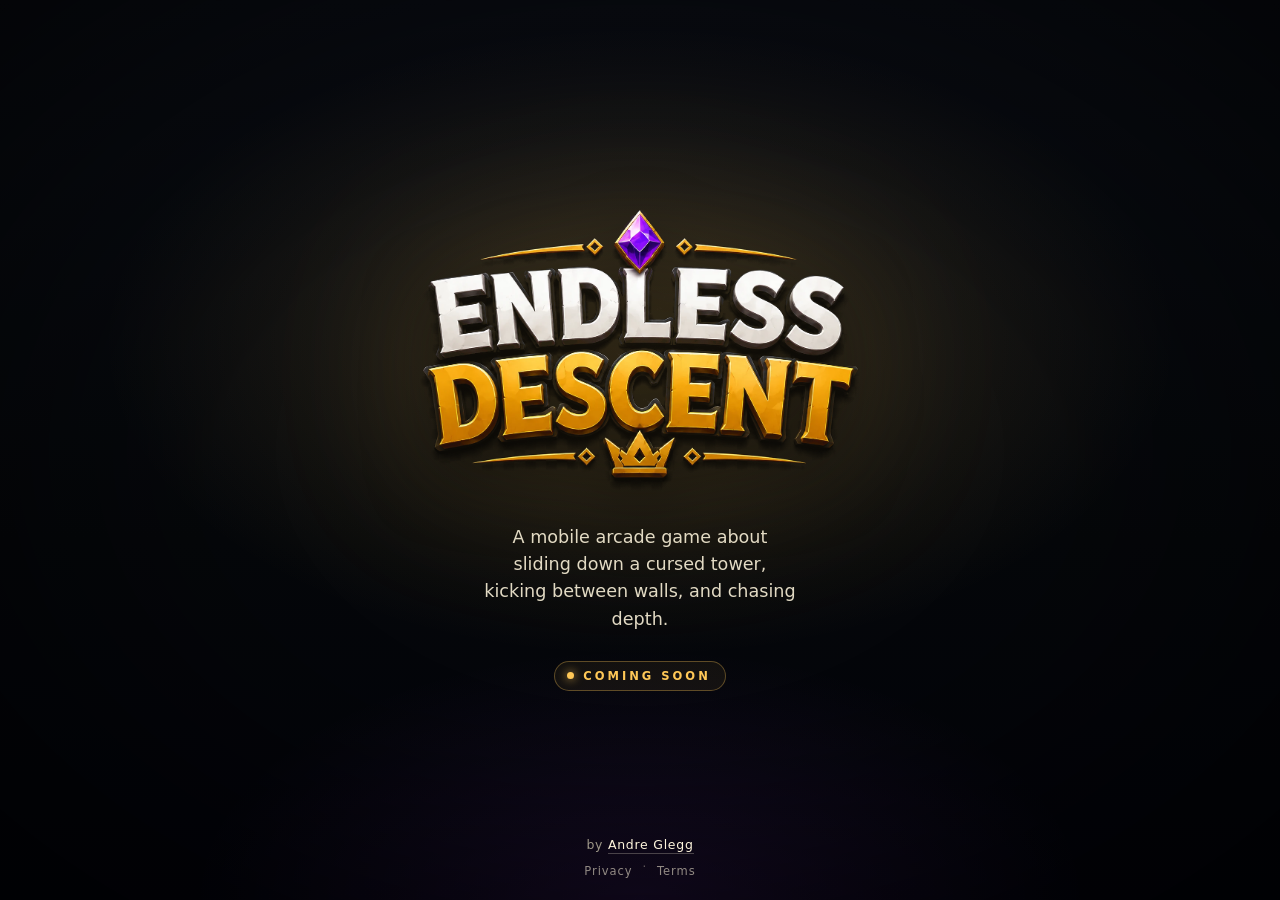
==== commit 2d3dfd81: "Add Privacy Policy and Terms of Use pages Add /privacy/ and /terms/ as standalone pages with their o" ====
--- a/index.html
+++ b/index.html
@@ -40,5 +40,10 @@
         by <a href="https://andreglegg.no/">Andre Glegg</a>
       </p>
     </main>
+    <nav class="legal" aria-label="Legal">
+      <a href="/privacy/">Privacy</a>
+      <span aria-hidden="true">&middot;</span>
+      <a href="/terms/">Terms</a>
+    </nav>
   </body>
 </html>
--- a/styles.css
+++ b/styles.css
@@ -115,11 +115,35 @@
   position: absolute;
   left: 0;
   right: 0;
-  bottom: calc(20px + env(safe-area-inset-bottom));
+  bottom: calc(48px + env(safe-area-inset-bottom));
   margin: 0;
   color: var(--muted);
   font-size: 0.78rem;
   letter-spacing: 0.06em;
+}
+
+.legal {
+  position: absolute;
+  z-index: 3;
+  left: 0;
+  right: 0;
+  bottom: calc(18px + env(safe-area-inset-bottom));
+  display: flex;
+  justify-content: center;
+  gap: 8px;
+  color: rgba(255, 246, 221, 0.35);
+  font-size: 0.72rem;
+  letter-spacing: 0.08em;
+}
+
+.legal a {
+  color: rgba(255, 246, 221, 0.55);
+  text-decoration: none;
+  padding: 4px 2px;
+}
+
+.legal a:hover {
+  color: var(--gold);
 }
 
 .byline a {
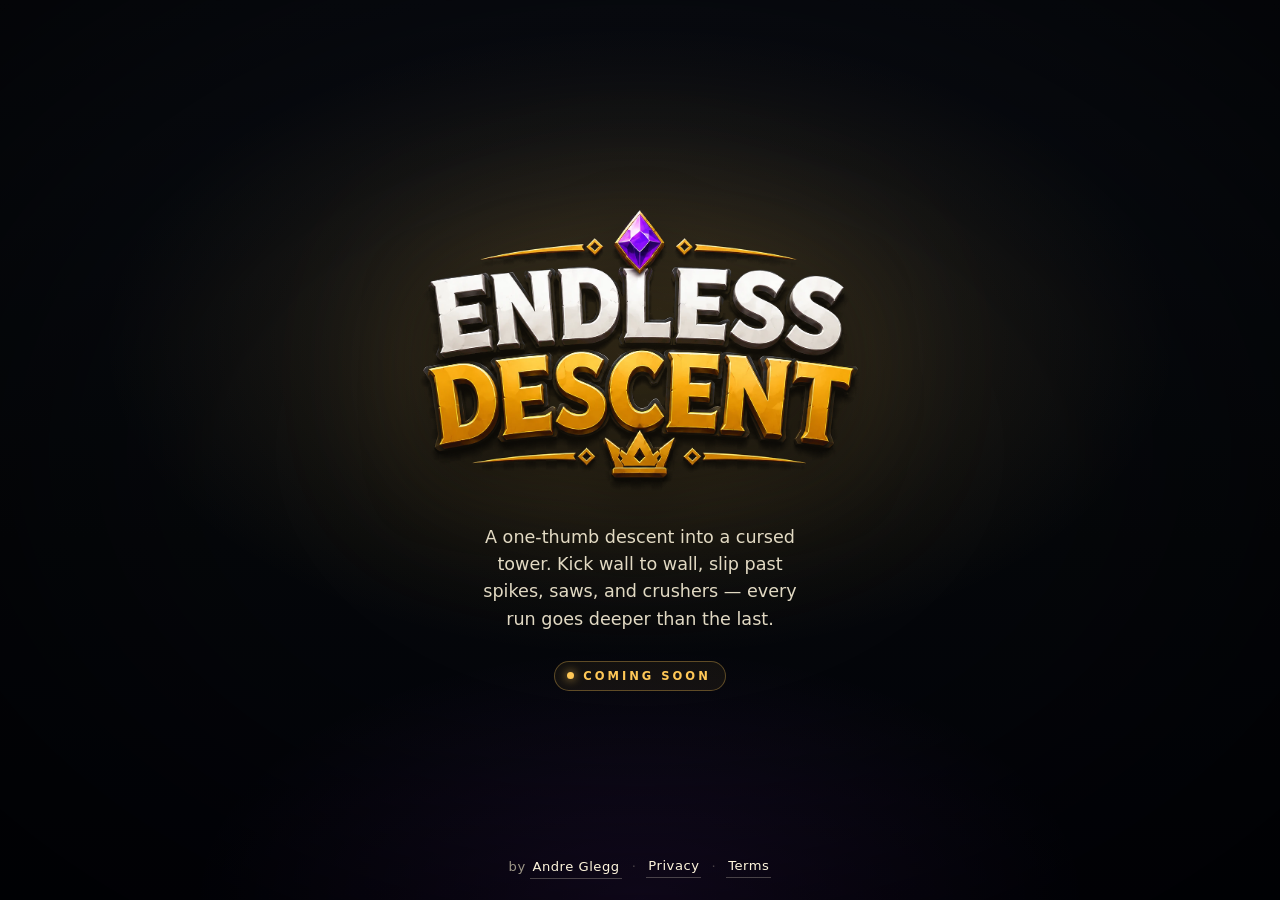
==== commit 1ef99c01: "Sharper landing copy and visible footer links Punchier tagline and meta description, and merge the b" ====
--- a/index.html
+++ b/index.html
@@ -6,12 +6,12 @@
     <title>Endless Descent</title>
     <meta
       name="description"
-      content="A mobile arcade game about sliding down a cursed tower, kicking between walls, and chasing depth. Coming soon."
+      content="A one-thumb descent into a cursed tower. Kick wall to wall, slip past spikes, saws, and crushers — every run goes deeper than the last. Coming soon."
     >
     <meta property="og:title" content="Endless Descent">
     <meta
       property="og:description"
-      content="Slide down a cursed tower, kick between walls, chase depth. Coming soon."
+      content="A one-thumb descent into a cursed tower. Kick wall to wall, slip past spikes, saws, and crushers — every run goes deeper than the last."
     >
     <meta property="og:type" content="website">
     <meta property="og:url" content="https://endlessdescent.andreglegg.no/">
@@ -32,18 +32,18 @@
         <img src="assets/logo.webp" alt="Endless Descent" width="1185" height="761">
       </h1>
       <p class="tagline">
-        A mobile arcade game about sliding down a cursed tower,
-        kicking between walls, and chasing depth.
+        A one-thumb descent into a cursed tower. Kick wall to wall,
+        slip past spikes, saws, and crushers &mdash; every run goes
+        deeper than the last.
       </p>
       <p class="badge"><span class="dot" aria-hidden="true"></span>Coming soon</p>
-      <p class="byline">
-        by <a href="https://andreglegg.no/">Andre Glegg</a>
-      </p>
     </main>
-    <nav class="legal" aria-label="Legal">
+    <footer class="foot">
+      <span>by <a href="https://andreglegg.no/">Andre Glegg</a></span>
+      <span class="sep" aria-hidden="true">&middot;</span>
       <a href="/privacy/">Privacy</a>
-      <span aria-hidden="true">&middot;</span>
+      <span class="sep" aria-hidden="true">&middot;</span>
       <a href="/terms/">Terms</a>
-    </nav>
+    </footer>
   </body>
 </html>
--- a/styles.css
+++ b/styles.css
@@ -111,52 +111,37 @@
   50%      { opacity: 0.4; transform: scale(0.85); }
 }
 
-.byline {
-  position: absolute;
-  left: 0;
-  right: 0;
-  bottom: calc(48px + env(safe-area-inset-bottom));
-  margin: 0;
-  color: var(--muted);
-  font-size: 0.78rem;
-  letter-spacing: 0.06em;
-}
-
-.legal {
+.foot {
   position: absolute;
   z-index: 3;
   left: 0;
   right: 0;
-  bottom: calc(18px + env(safe-area-inset-bottom));
+  bottom: calc(22px + env(safe-area-inset-bottom));
   display: flex;
+  flex-wrap: wrap;
   justify-content: center;
-  gap: 8px;
-  color: rgba(255, 246, 221, 0.35);
-  font-size: 0.72rem;
-  letter-spacing: 0.08em;
+  align-items: center;
+  gap: 10px;
+  color: var(--muted);
+  font-size: 0.82rem;
+  letter-spacing: 0.04em;
 }
 
-.legal a {
-  color: rgba(255, 246, 221, 0.55);
+.foot a {
+  color: var(--ink);
   text-decoration: none;
   padding: 4px 2px;
-}
-
-.legal a:hover {
-  color: var(--gold);
-}
-
-.byline a {
-  color: var(--ink);
-  text-decoration: none;
   border-bottom: 1px solid rgba(255, 246, 221, 0.25);
-  padding-bottom: 1px;
   transition: color 0.2s, border-color 0.2s;
 }
 
-.byline a:hover {
+.foot a:hover {
   color: var(--gold);
   border-bottom-color: var(--gold);
+}
+
+.foot .sep {
+  color: rgba(255, 246, 221, 0.25);
 }
 
 .sparks {
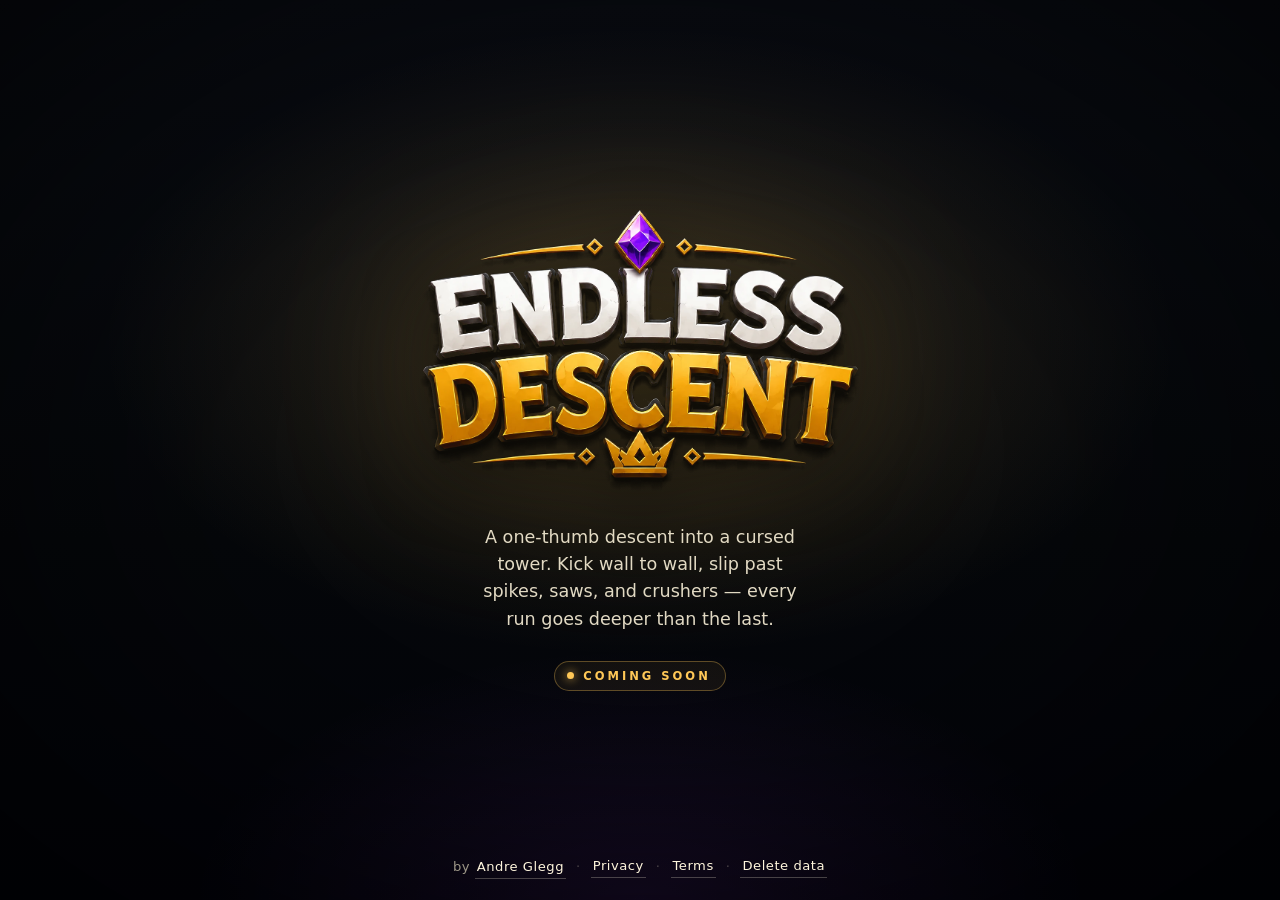
==== commit 12dc7330: "Add data deletion request form at /delete/ Self-serve flow that opens the user's email app with a pr" ====
--- a/index.html
+++ b/index.html
@@ -44,6 +44,8 @@
       <a href="/privacy/">Privacy</a>
       <span class="sep" aria-hidden="true">&middot;</span>
       <a href="/terms/">Terms</a>
+      <span class="sep" aria-hidden="true">&middot;</span>
+      <a href="/delete/">Delete data</a>
     </footer>
   </body>
 </html>
